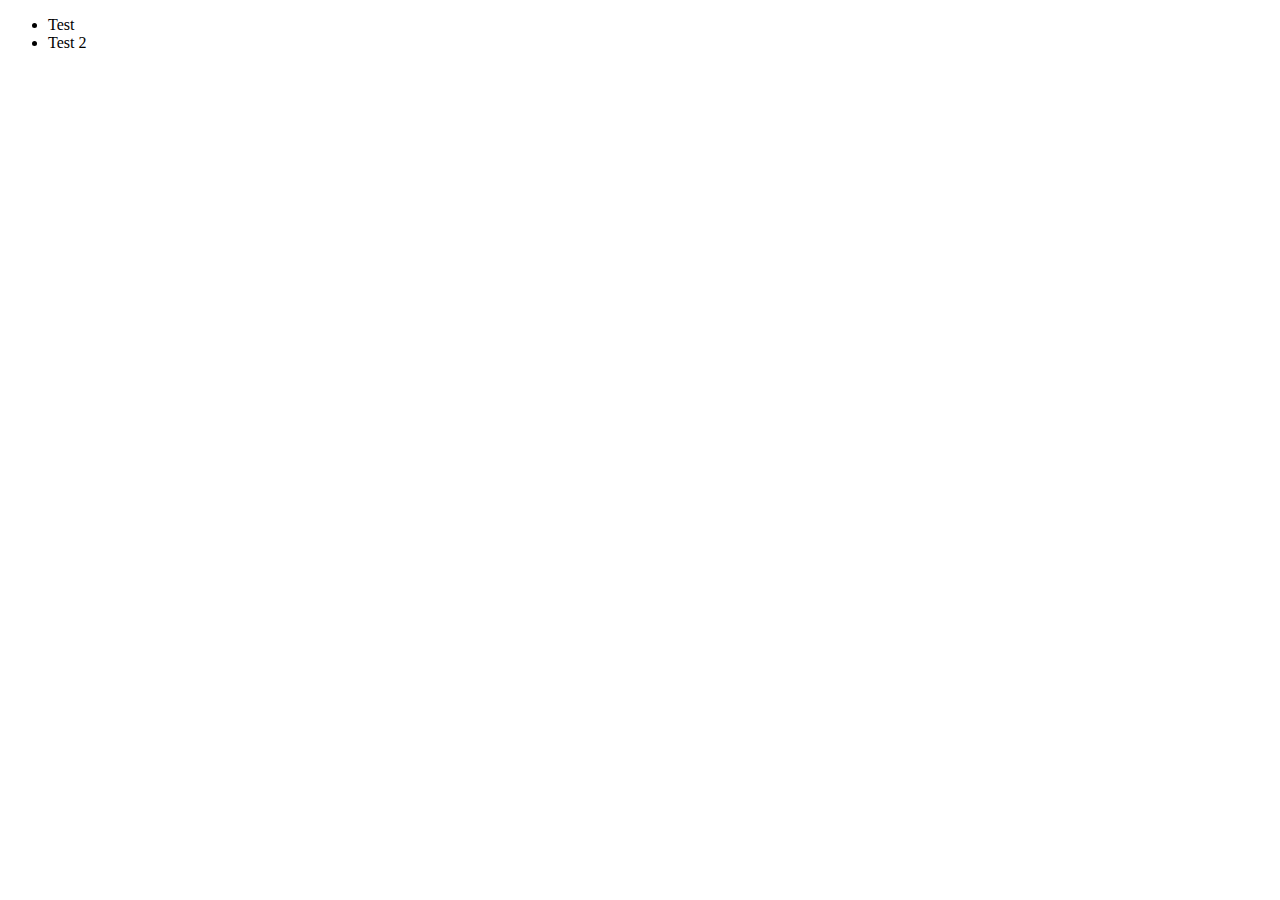
==== web_1/index.html @ f8140ca8 "Update sep 28 2:28pm" ====
<!DOCTYPE html>
<html lang="en">
<head>
    <meta charset="UTF-8">
    <meta name="viewport" content="width=device-width, initial-scale=1.0">
    <title>Home</title>
    <link rel="stylesheet" href="/web_1/style.css">
</head>
<body>
    
    <ul>
        <li>Test</li>
        <li>Test 2</li>
    </ul>

</body>
</html>
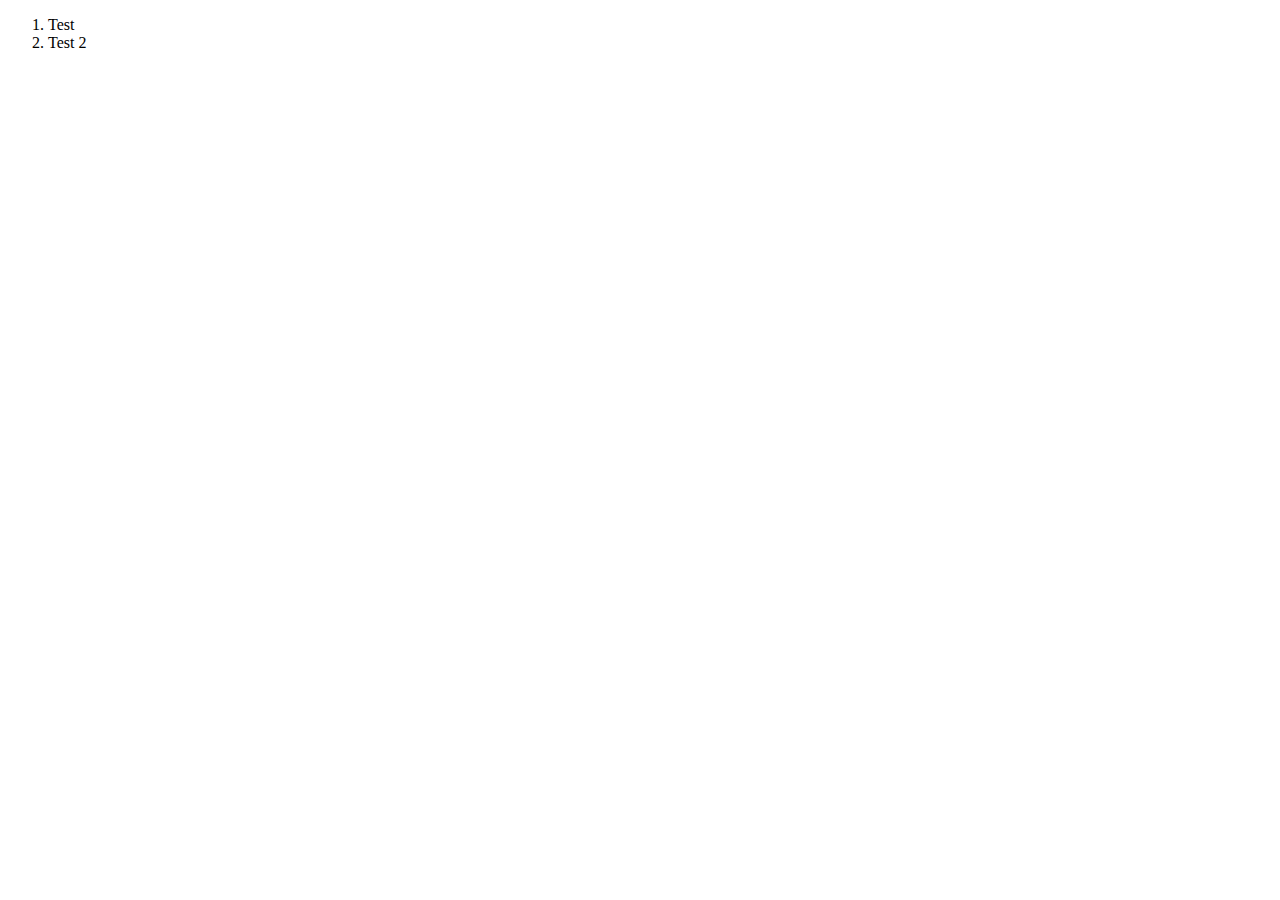
==== commit ca3a7156: "Update" ====
--- a/web_1/index.html
+++ b/web_1/index.html
@@ -8,10 +8,10 @@
 </head>
 <body>
     
-    <ul>
+    <ol>
         <li>Test</li>
         <li>Test 2</li>
-    </ul>
+    </ol>
 
 </body>
 </html>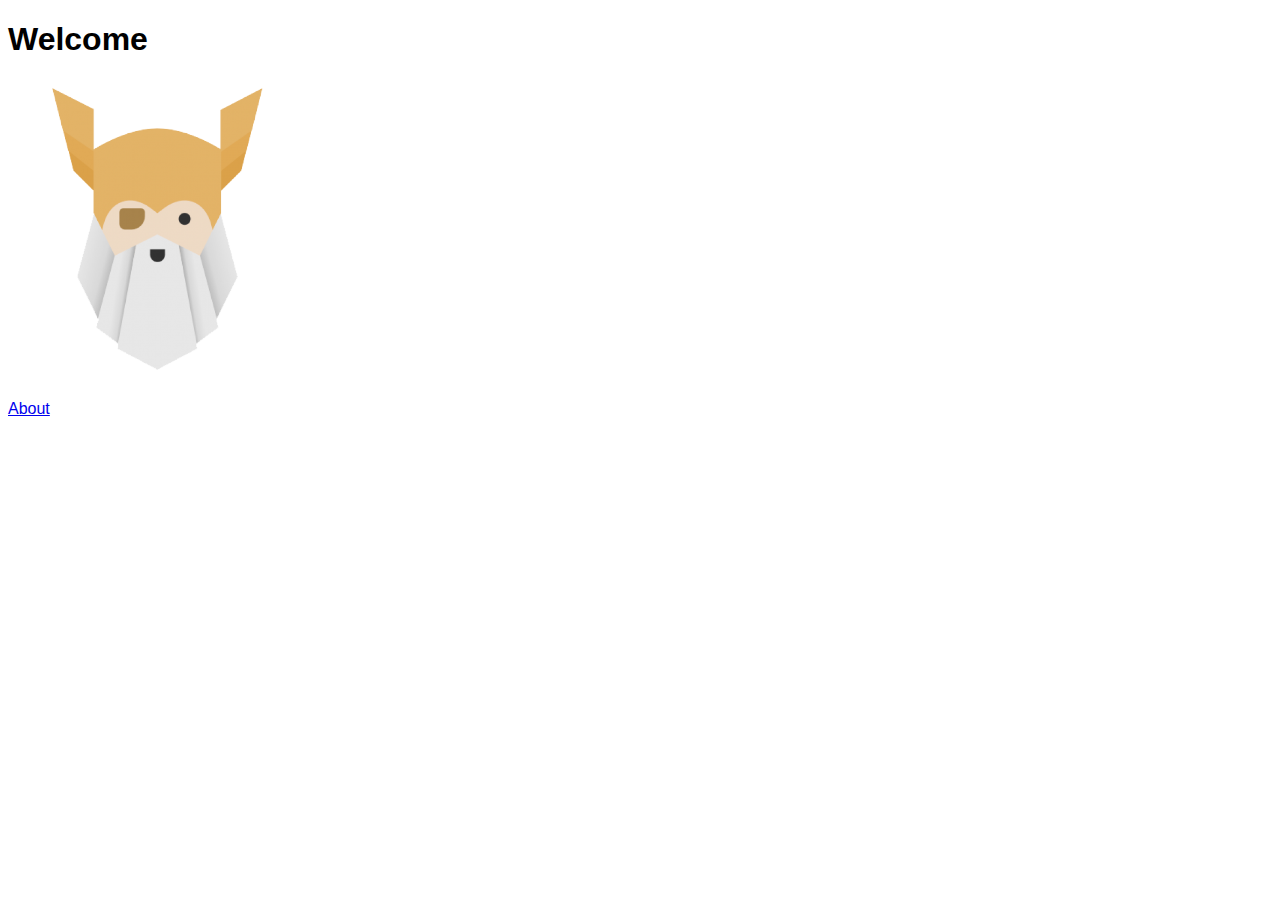
==== commit 88cdeed3: "Update" ====
--- a/web_1/index.html
+++ b/web_1/index.html
@@ -8,10 +8,10 @@
 </head>
 <body>
     
-    <ol>
-        <li>Test</li>
-        <li>Test 2</li>
-    </ol>
+    <h1>Welcome</h1>
+    <img src="./assets/odin.png" alt="odin" height="300">
+    <p></p>
+    <a href="./about.html">About</a>
 
 </body>
 </html>--- a/web_1/style.css
+++ b/web_1/style.css
@@ -0,0 +1,3 @@
+* {
+    font-family: Arial, Helvetica, sans-serif;
+}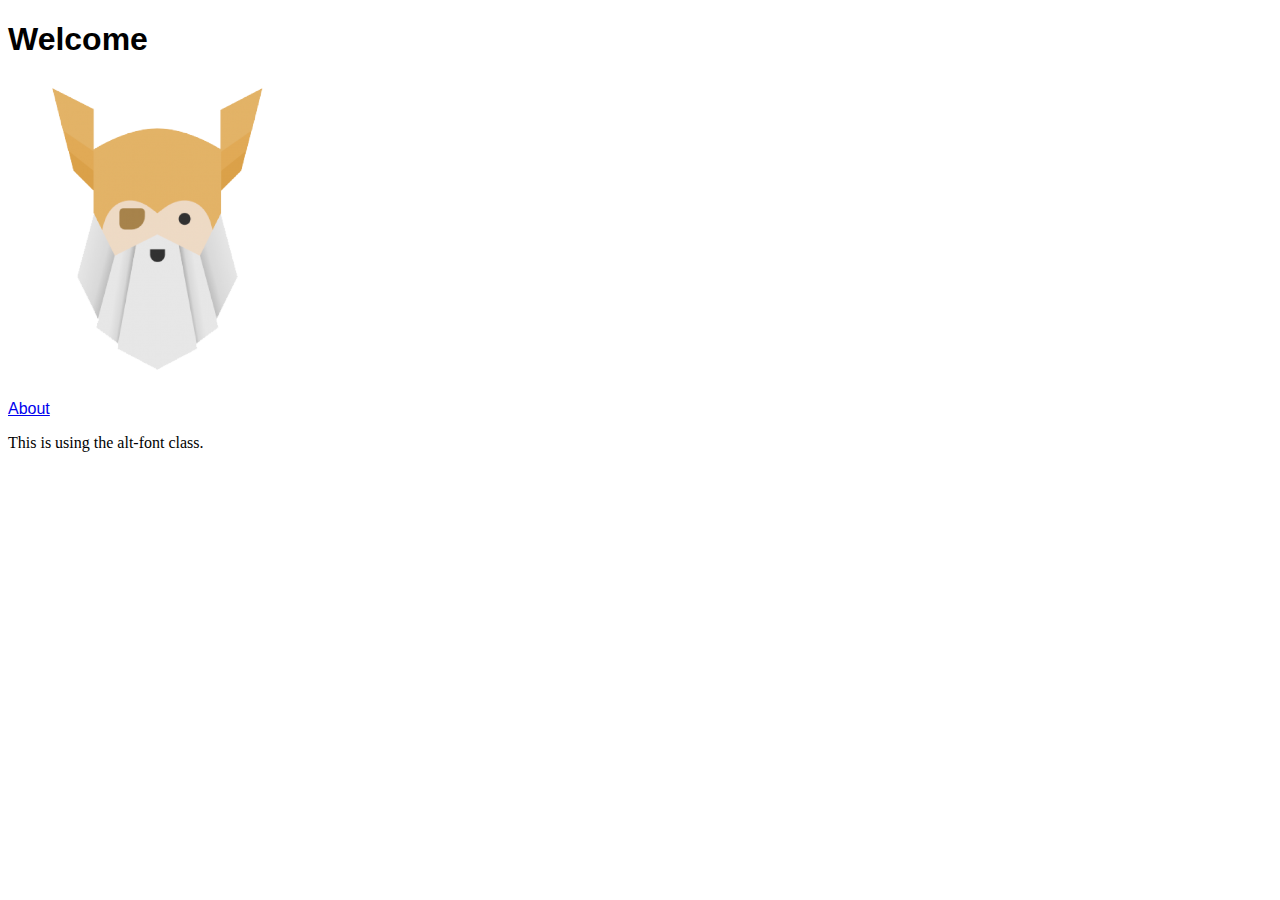
==== commit 1a333e41: "Update" ====
--- a/web_1/index.html
+++ b/web_1/index.html
@@ -12,6 +12,11 @@
     <img src="./assets/odin.png" alt="odin" height="300">
     <p></p>
     <a href="./about.html">About</a>
+    <p></p>
+    <div class="alt-font">This is using the alt-font class.</div>
+
+
+
 
 </body>
 </html>--- a/web_1/style.css
+++ b/web_1/style.css
@@ -1,3 +1,11 @@
+
+
 * {
     font-family: Arial, Helvetica, sans-serif;
-}+}
+
+
+
+.alt-font {
+    font-family: 'Times New Roman', Times, serif
+}
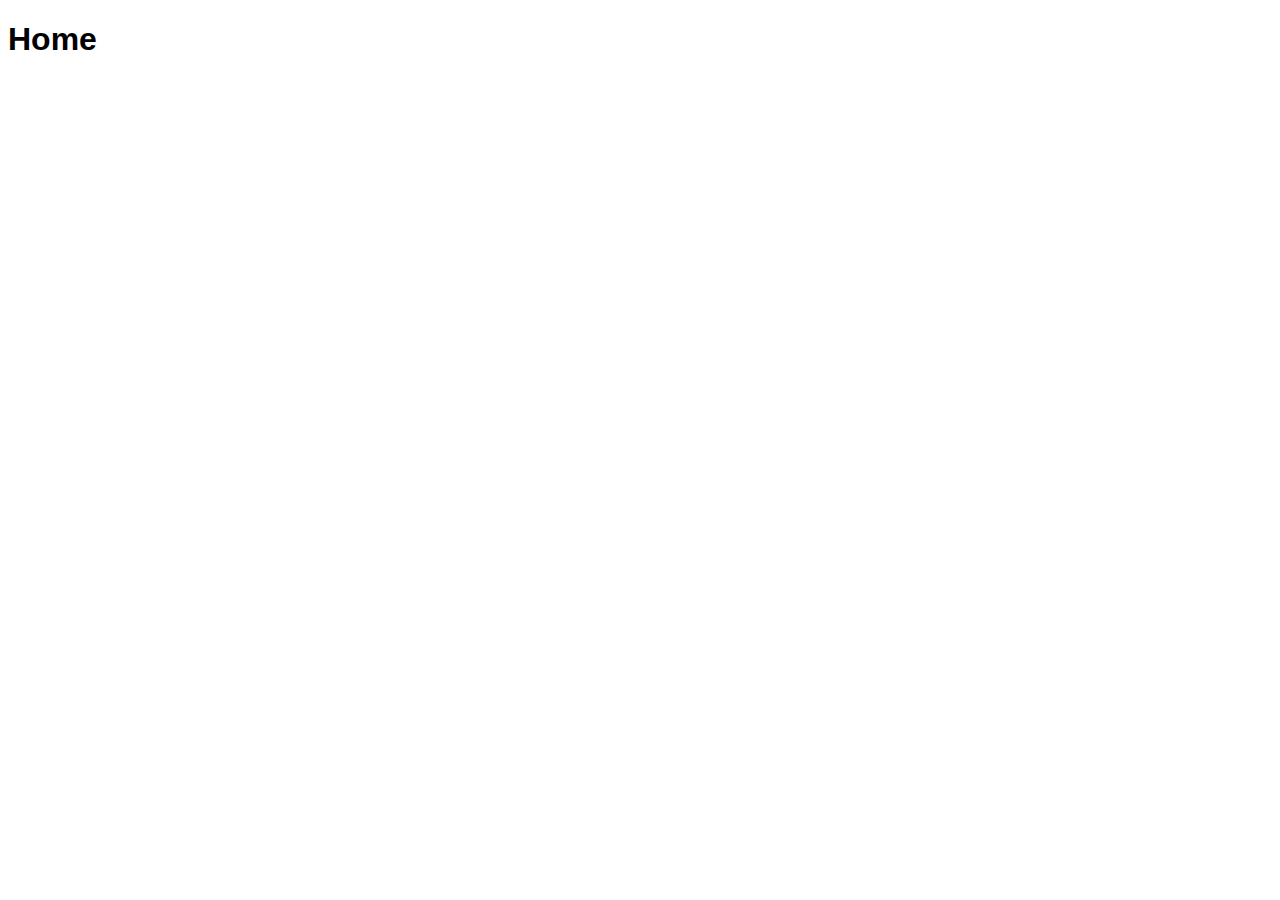
==== commit b5b1dc34: "Update" ====
--- a/web_1/index.html
+++ b/web_1/index.html
@@ -4,19 +4,11 @@
     <meta charset="UTF-8">
     <meta name="viewport" content="width=device-width, initial-scale=1.0">
     <title>Home</title>
-    <link rel="stylesheet" href="/web_1/style.css">
+    <link rel="stylesheet" href="styles.css">
 </head>
 <body>
     
-    <h1>Welcome</h1>
-    <img src="./assets/odin.png" alt="odin" height="300">
-    <p></p>
-    <a href="./about.html">About</a>
-    <p></p>
-    <div class="alt-font">This is using the alt-font class.</div>
-
-
-
+    <h1>Home</h1>
 
 </body>
 </html>--- a/web_1/styles.css
+++ b/web_1/styles.css
@@ -0,0 +1,5 @@
+
+
+* {
+    font-family: Arial, Helvetica, sans-serif;
+}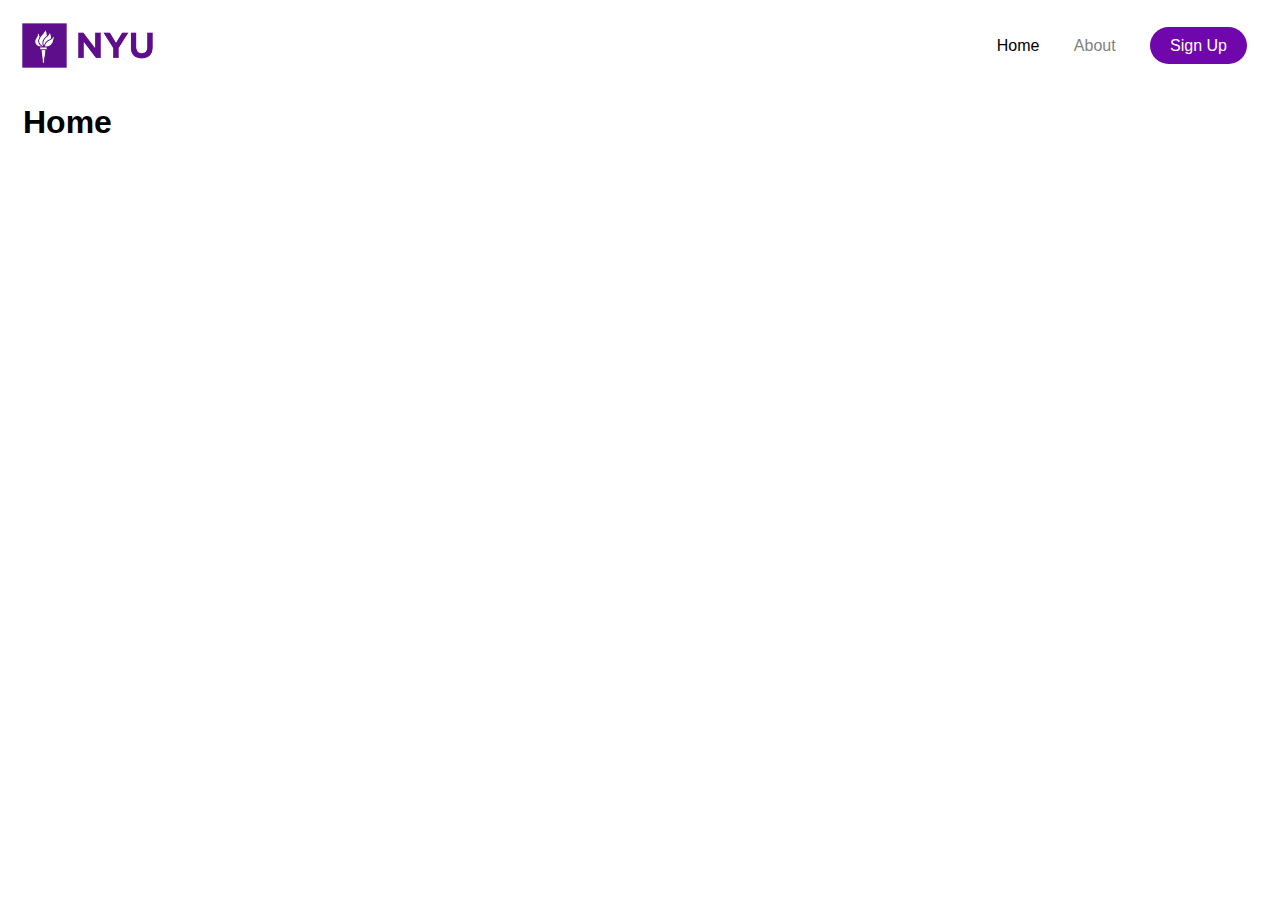
==== commit 37995b78: "Created site header and page titles." ====
--- a/web_1/index.html
+++ b/web_1/index.html
@@ -8,7 +8,18 @@
 </head>
 <body>
     
-    <h1>Home</h1>
+    <div class="topnav">
+        <img src="./assets/nyu-logo.png" alt="NYU Logo">
+        <div class="menu">
+            <a class="active" href="./index.html">Home</a>
+            <a href="./about.html" class="about-link">About</a>
+            <a class="special" href="https://www.eliwoods.org" target="_blank">Sign Up</a>
+        </div>
+    </div>
+
+    <div class="body">
+        <h1>Home</h1>
+    </div>
 
 </body>
 </html>--- a/web_1/styles.css
+++ b/web_1/styles.css
@@ -1,5 +1,46 @@
-
-
 * {
     font-family: Arial, Helvetica, sans-serif;
-}+}
+
+.topnav {
+    -background-color: rgb(211, 211, 211);
+    display: flex;
+    align-items: center;
+}
+
+.topnav img {
+    height: 75px;
+    margin: 0px 13px 0px 13px;
+}
+
+.topnav .menu {
+    margin-left: auto;
+    margin-right: 20px;
+}
+
+.topnav .menu a{
+    color: rgb(129, 129, 129);
+    padding: 10px 10px 10px 10px;
+    margin: 5px;
+    text-decoration: none;
+}
+
+.topnav .menu :hover {
+    color: black;
+  }
+  
+.topnav .menu .active{
+    color: black;
+  }
+  
+.topnav .menu .special {
+    padding: 10px 20px 10px 20px;
+    margin-left: 15px;
+    background-color: #7007ad;
+    color: white;
+    border-radius: 20px
+  }
+
+  .body{
+    margin:0px 15px 0px 15px;
+  }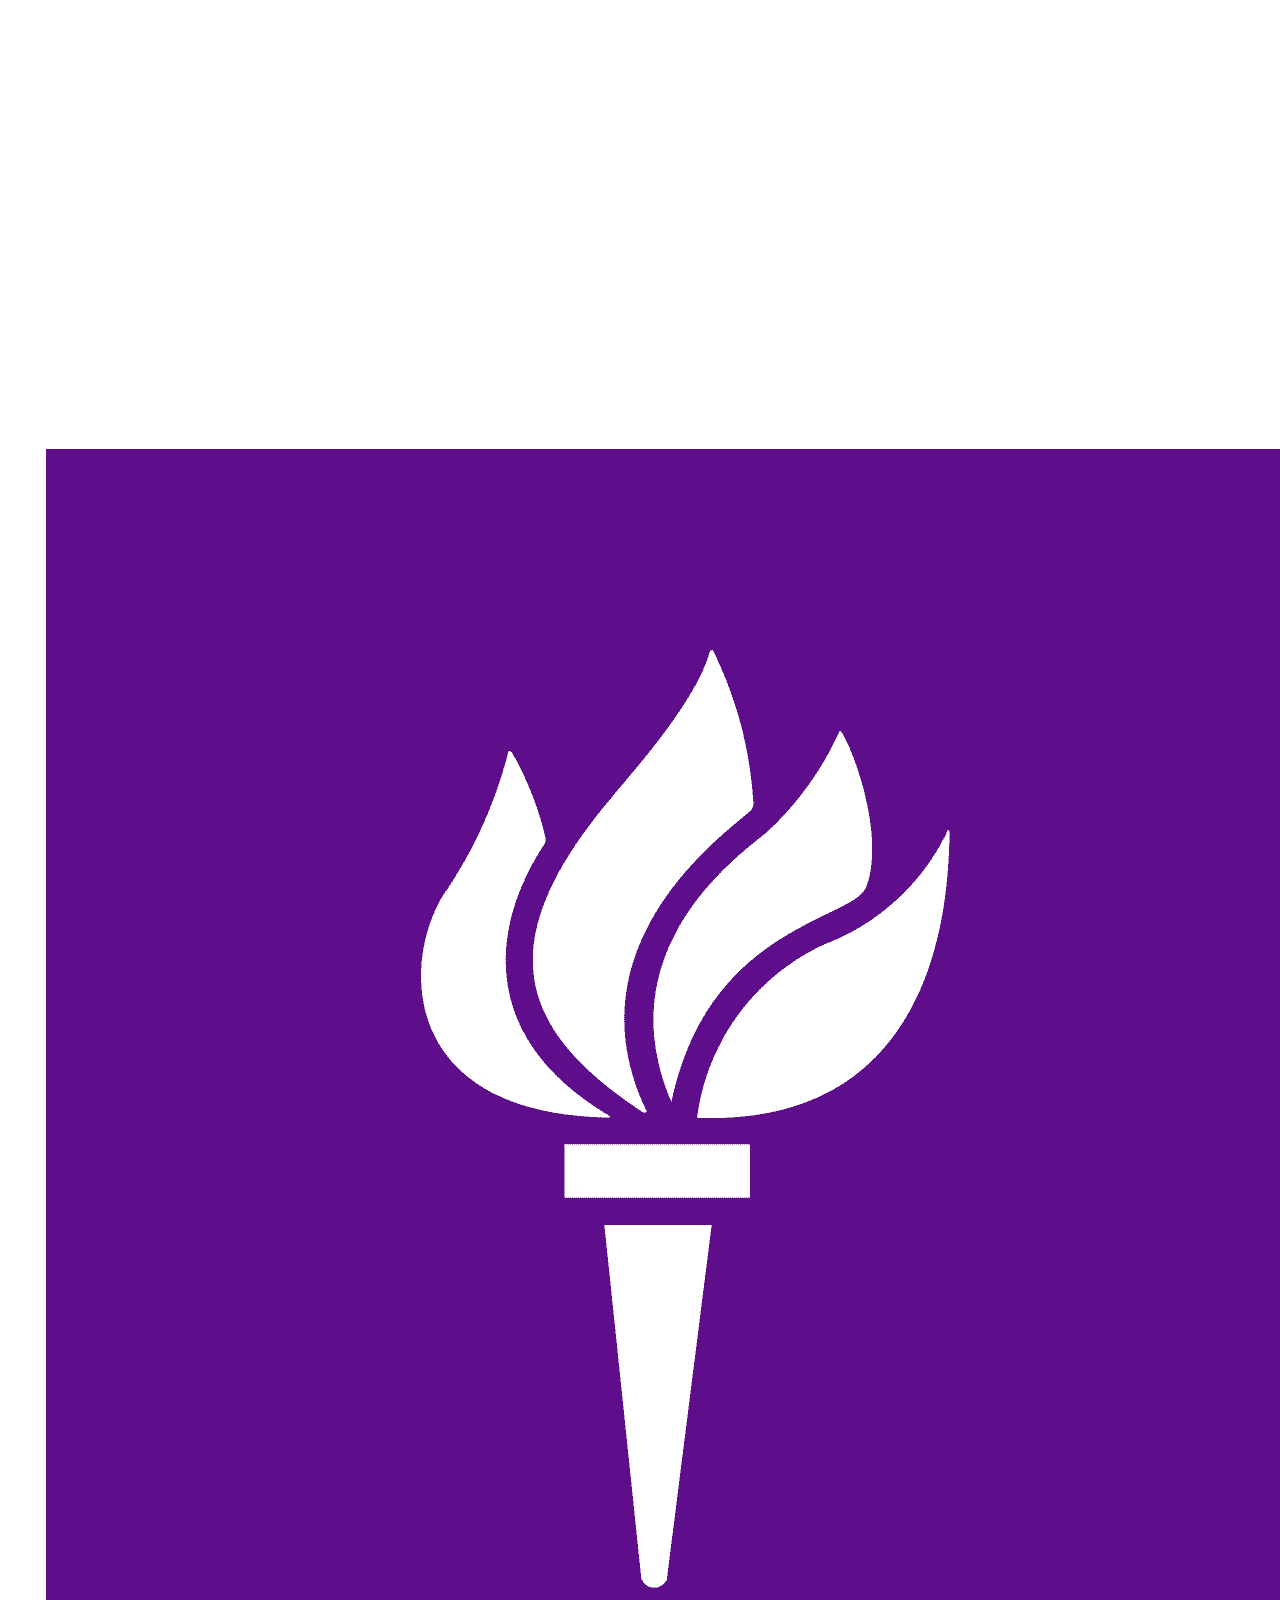
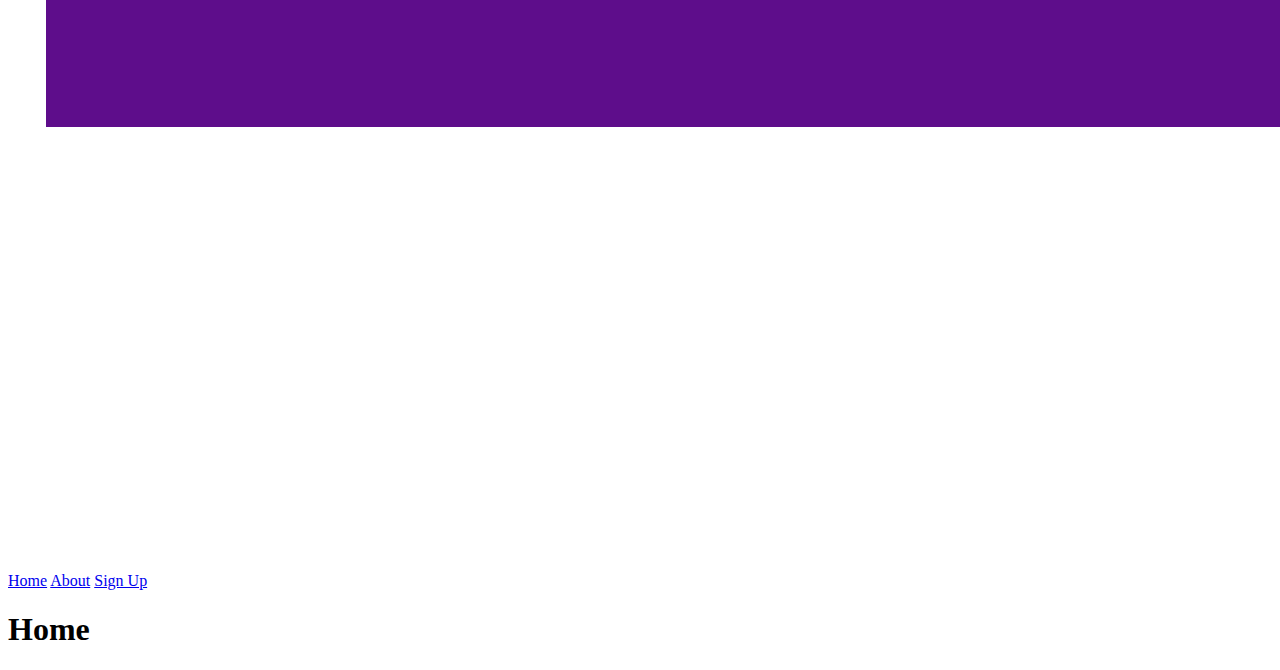
==== commit c42cbc30: "Updates the name of the style sheets and creates the web_2 folder" ====
--- a/web_1/index.html
+++ b/web_1/index.html
@@ -4,7 +4,7 @@
     <meta charset="UTF-8">
     <meta name="viewport" content="width=device-width, initial-scale=1.0">
     <title>Home</title>
-    <link rel="stylesheet" href="styles.css">
+    <link rel="stylesheet" href="style.css">
 </head>
 <body>
     
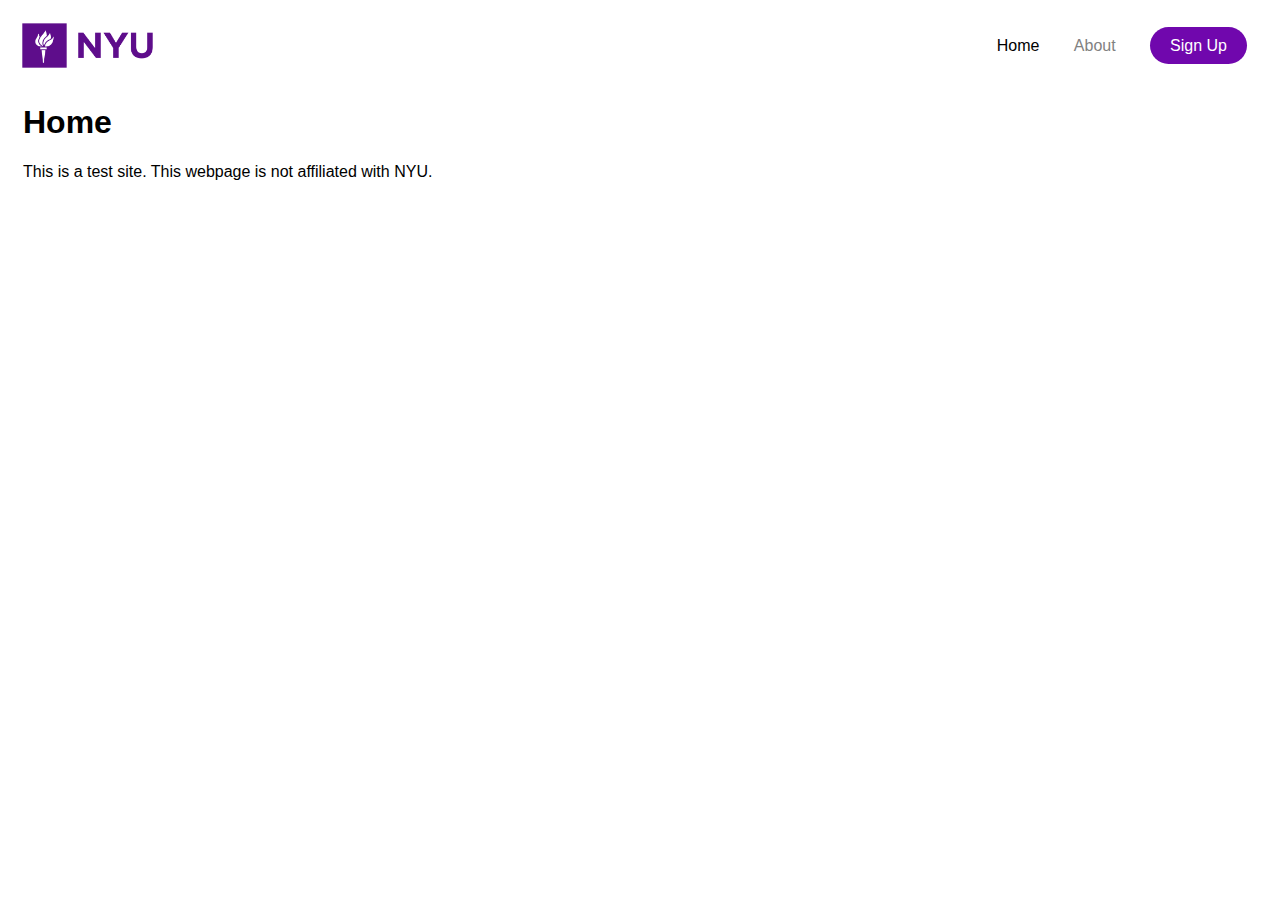
==== commit 47dff2ee: "index.html description added" ====
--- a/web_1/index.html
+++ b/web_1/index.html
@@ -19,6 +19,7 @@
 
     <div class="body">
         <h1>Home</h1>
+        <p>This is a test site. This webpage is not affiliated with NYU.</p>
     </div>
 
 </body>
--- a/web_1/style.css
+++ b/web_1/style.css
@@ -0,0 +1,46 @@
+* {
+    font-family: Arial, Helvetica, sans-serif;
+}
+
+.topnav {
+    -background-color: rgb(211, 211, 211);
+    display: flex;
+    align-items: center;
+}
+
+.topnav img {
+    height: 75px;
+    margin: 0px 13px 0px 13px;
+}
+
+.topnav .menu {
+    margin-left: auto;
+    margin-right: 20px;
+}
+
+.topnav .menu a{
+    color: rgb(129, 129, 129);
+    padding: 10px 10px 10px 10px;
+    margin: 5px;
+    text-decoration: none;
+}
+
+.topnav .menu :hover {
+    color: black;
+  }
+  
+.topnav .menu .active{
+    color: black;
+  }
+  
+.topnav .menu .special {
+    padding: 10px 20px 10px 20px;
+    margin-left: 15px;
+    background-color: #7007ad;
+    color: white;
+    border-radius: 20px
+  }
+
+  .body{
+    margin:0px 15px 0px 15px;
+  }